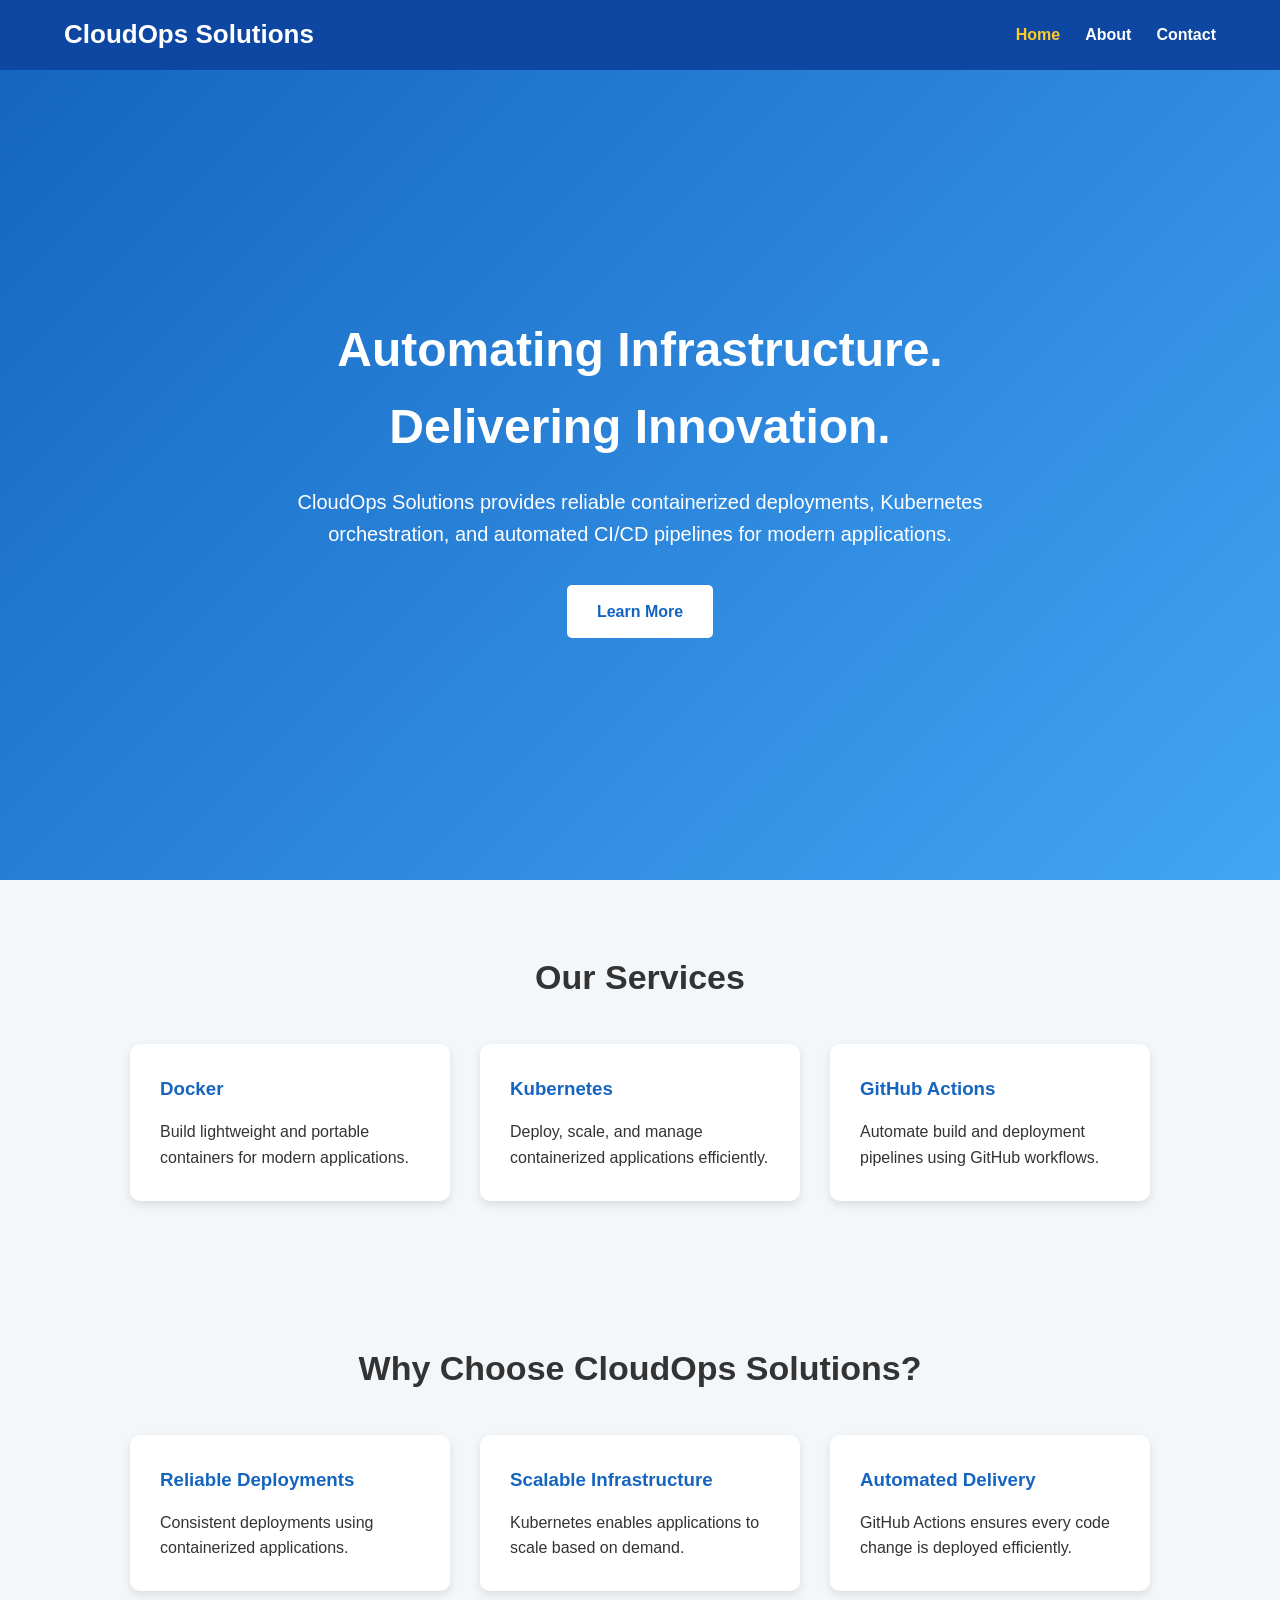
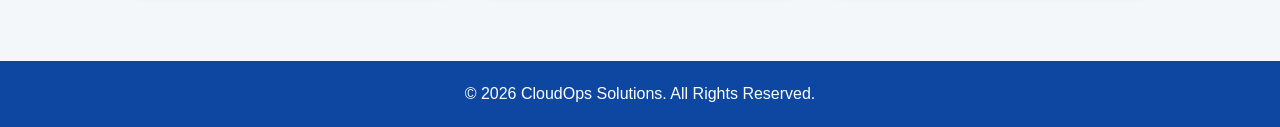
==== index.html @ 5c5eb5ec "created simple portfolio website" ====
<!DOCTYPE html>
<html lang="en">
<head>
    <meta charset="UTF-8">
    <meta name="viewport" content="width=device-width, initial-scale=1.0">
    <title>CloudOps Solutions</title>

    <link rel="stylesheet" href="css/style.css">
</head>

<body>

    <!-- Header -->
    <header>
        <nav class="navbar">

            <div class="logo">
                CloudOps Solutions
            </div>

            <ul class="nav-links">
                <li><a href="index.html" class="active">Home</a></li>
                <li><a href="about.html">About</a></li>
                <li><a href="contact.html">Contact</a></li>
            </ul>

        </nav>
    </header>

    <!-- Hero Section -->
    <section class="hero">

        <div class="hero-content">

            <h1>Automating Infrastructure. Delivering Innovation.</h1>

            <p>
                CloudOps Solutions provides reliable containerized deployments,
                Kubernetes orchestration, and automated CI/CD pipelines
                for modern applications.
            </p>

            <a href="about.html" class="btn">
                Learn More
            </a>

        </div>

    </section>

    <!-- Services -->
    <section class="services">

        <h2>Our Services</h2>

        <div class="service-container">

            <div class="service-card">
                <h3>Docker</h3>
                <p>
                    Build lightweight and portable containers for modern applications.
                </p>
            </div>

            <div class="service-card">
                <h3>Kubernetes</h3>
                <p>
                    Deploy, scale, and manage containerized applications efficiently.
                </p>
            </div>

            <div class="service-card">
                <h3>GitHub Actions</h3>
                <p>
                    Automate build and deployment pipelines using GitHub workflows.
                </p>
            </div>

        </div>

    </section>

    <!-- Why Choose Us -->
    <section class="why-us">

        <h2>Why Choose CloudOps Solutions?</h2>

        <div class="why-container">

            <div class="why-item">
                <h3>Reliable Deployments</h3>
                <p>
                    Consistent deployments using containerized applications.
                </p>
            </div>

            <div class="why-item">
                <h3>Scalable Infrastructure</h3>
                <p>
                    Kubernetes enables applications to scale based on demand.
                </p>
            </div>

            <div class="why-item">
                <h3>Automated Delivery</h3>
                <p>
                    GitHub Actions ensures every code change is deployed efficiently.
                </p>
            </div>

        </div>

    </section>

    <!-- Footer -->
    <footer>

        <p>
            © 2026 CloudOps Solutions. All Rights Reserved.
        </p>

    </footer>

    <script src="js/script.js"></script>

</body>
</html>
---- css/style.css ----
/* ===========================
   Global Styles
=========================== */

* {
    margin: 0;
    padding: 0;
    box-sizing: border-box;
}

body {
    font-family: Arial, Helvetica, sans-serif;
    line-height: 1.6;
    background-color: #f4f7fa;
    color: #333;
}

a {
    text-decoration: none;
}

ul {
    list-style: none;
}

/* ===========================
   Navigation
=========================== */

header {
    background-color: #0d47a1;
    color: white;
    position: sticky;
    top: 0;
    z-index: 1000;
}

.navbar {
    width: 90%;
    max-width: 1200px;
    margin: auto;
    height: 70px;

    display: flex;
    justify-content: space-between;
    align-items: center;
}

.logo {
    font-size: 26px;
    font-weight: bold;
}

.nav-links {
    display: flex;
    gap: 25px;
}

.nav-links a {
    color: white;
    font-weight: bold;
    transition: 0.3s;
}

.nav-links a:hover,
.nav-links .active {
    color: #ffca28;
}

/* ===========================
   Hero Section
=========================== */

.hero {
    height: 90vh;

    display: flex;
    justify-content: center;
    align-items: center;

    text-align: center;

    background: linear-gradient(135deg, #1565c0, #42a5f5);

    color: white;
}

.hero-content {
    width: 80%;
    max-width: 800px;
}

.hero h1 {
    font-size: 48px;
    margin-bottom: 20px;
}

.hero p {
    font-size: 20px;
    margin-bottom: 35px;
}

/* ===========================
   Buttons
=========================== */

.btn {
    display: inline-block;

    background-color: white;
    color: #1565c0;

    padding: 14px 30px;

    border-radius: 5px;

    font-weight: bold;

    transition: 0.3s;
}

.btn:hover {
    background-color: #ffca28;
    color: black;
}

/* ===========================
   Common Sections
=========================== */

section {
    padding: 70px 10%;
}

section h2 {
    text-align: center;
    margin-bottom: 40px;
    font-size: 34px;
}

/* ===========================
   Cards
=========================== */

.service-container,
.why-container,
.about-content {
    display: flex;
    flex-wrap: wrap;
    gap: 30px;
    justify-content: center;
}

.service-card,
.why-item,
.about-card {
    background: white;
    padding: 30px;
    border-radius: 10px;
    width: 320px;

    box-shadow: 0 4px 10px rgba(0,0,0,0.1);

    transition: 0.3s;
}

.service-card:hover,
.why-item:hover,
.about-card:hover {
    transform: translateY(-8px);
}

.service-card h3,
.why-item h3,
.about-card h2 {
    margin-bottom: 15px;
    color: #1565c0;
}

/* ===========================
   Tech List
=========================== */

.tech-list {
    margin-top: 15px;
    padding-left: 20px;
}

.tech-list li {
    list-style: disc;
    margin-bottom: 8px;
}

/* ===========================
   Page Banner
=========================== */

.page-banner {
    background-color: #1565c0;
    color: white;
    text-align: center;
}

.page-banner h1 {
    font-size: 42px;
    margin-bottom: 15px;
}

/* ===========================
   Contact
=========================== */

.contact-section {
    display: flex;
    flex-wrap: wrap;
    gap: 50px;
    justify-content: center;
}

.contact-info,
.contact-form {
    background: white;
    padding: 30px;
    border-radius: 10px;
    width: 450px;

    box-shadow: 0 4px 10px rgba(0,0,0,0.1);
}

.contact-info h2,
.contact-form h2 {
    margin-bottom: 20px;
    color: #1565c0;
}

.contact-info p {
    margin-bottom: 15px;
}

.contact-form input,
.contact-form textarea {
    width: 100%;
    padding: 12px;
    margin-bottom: 18px;

    border: 1px solid #ccc;
    border-radius: 5px;

    font-size: 16px;
}

.contact-form textarea {
    resize: vertical;
}

.contact-form button {
    border: none;
    cursor: pointer;
}

#formMessage {
    margin-top: 15px;
    font-weight: bold;
    color: green;
}

/* ===========================
   Footer
=========================== */

footer {
    background-color: #0d47a1;
    color: white;

    text-align: center;

    padding: 20px;
}

/* ===========================
   Responsive Design
=========================== */

@media (max-width: 768px) {

    .navbar {
        flex-direction: column;
        height: auto;
        padding: 20px 0;
    }

    .nav-links {
        margin-top: 15px;
        flex-direction: column;
        align-items: center;
        gap: 12px;
    }

    .hero {
        height: auto;
        padding: 80px 20px;
    }

    .hero h1 {
        font-size: 34px;
    }

    .hero p {
        font-size: 18px;
    }

    .contact-info,
    .contact-form,
    .service-card,
    .why-item,
    .about-card {
        width: 100%;
    }

}
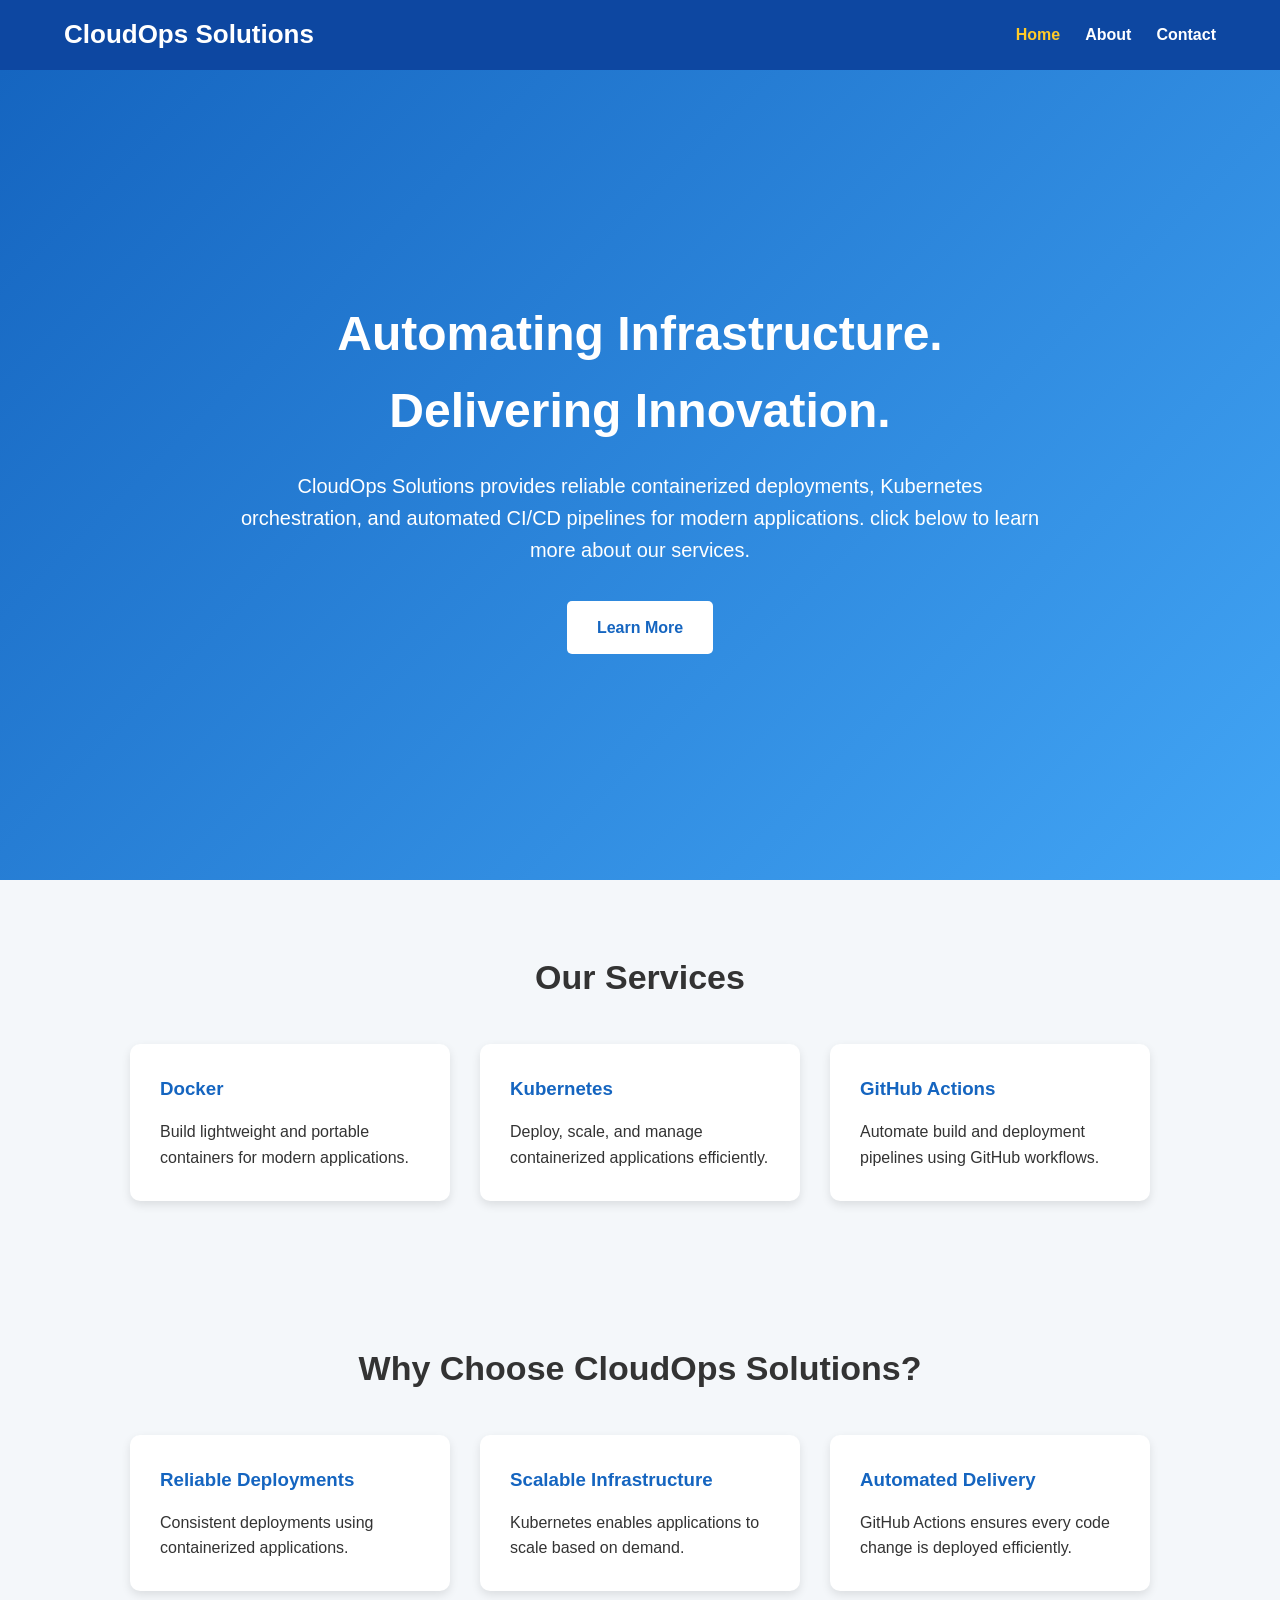
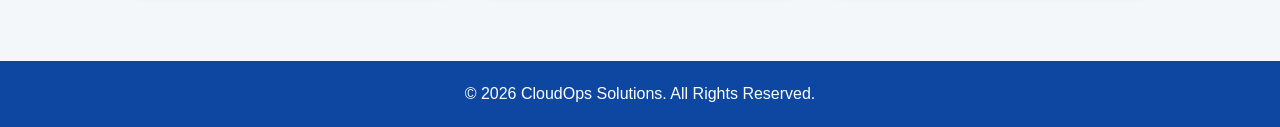
==== commit 4b5251da: "Complete frontend website" ====
--- a/index.html
+++ b/index.html
@@ -38,6 +38,8 @@
                 CloudOps Solutions provides reliable containerized deployments,
                 Kubernetes orchestration, and automated CI/CD pipelines
                 for modern applications.
+
+                click below to learn more about our services.
             </p>
 
             <a href="about.html" class="btn">
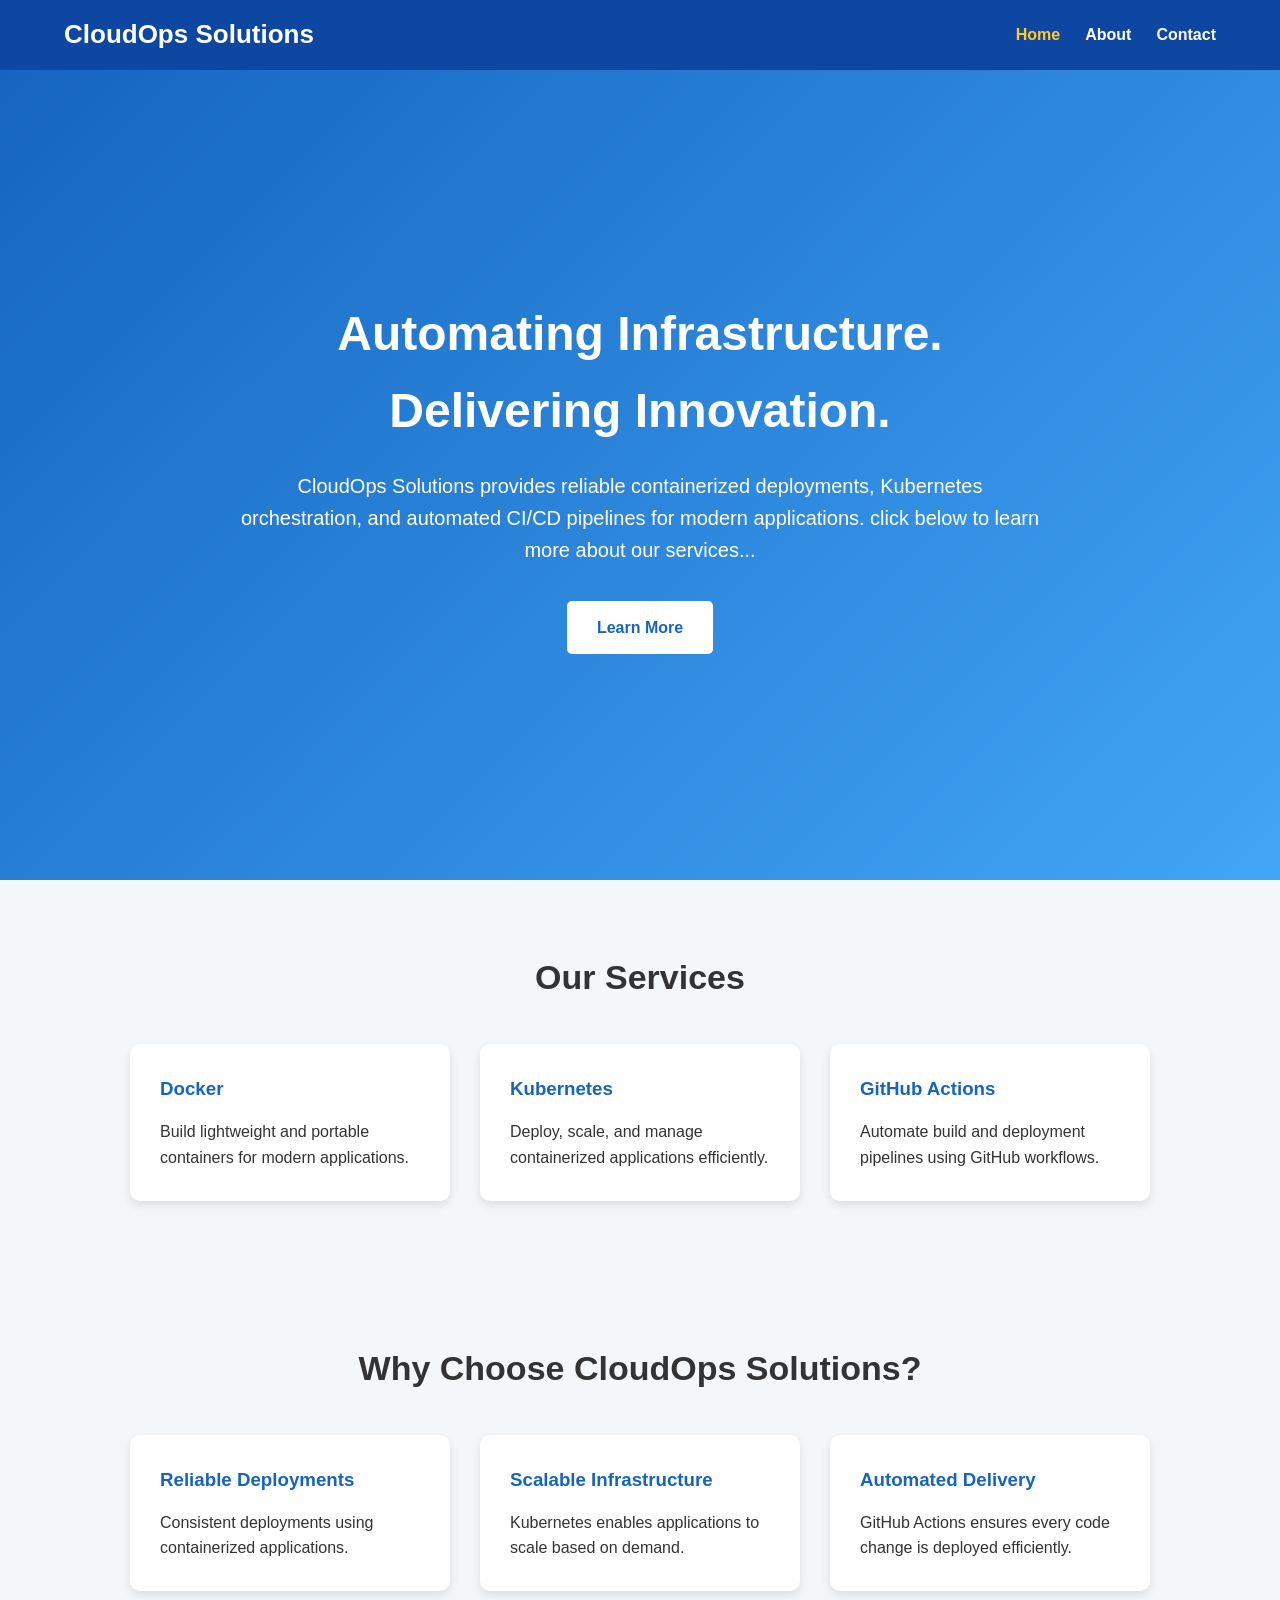
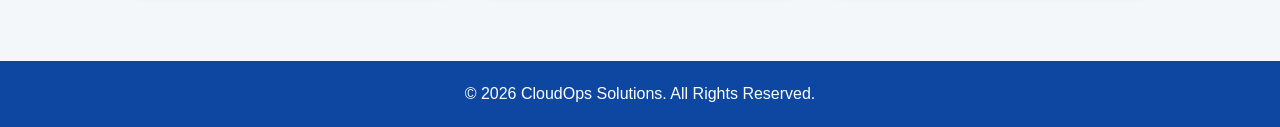
==== commit 62d46b30: "Tested Continuous Deployment workflow" ====
--- a/index.html
+++ b/index.html
@@ -39,7 +39,7 @@
                 Kubernetes orchestration, and automated CI/CD pipelines
                 for modern applications.
 
-                click below to learn more about our services.
+                click below to learn more about our services...
             </p>
 
             <a href="about.html" class="btn">
